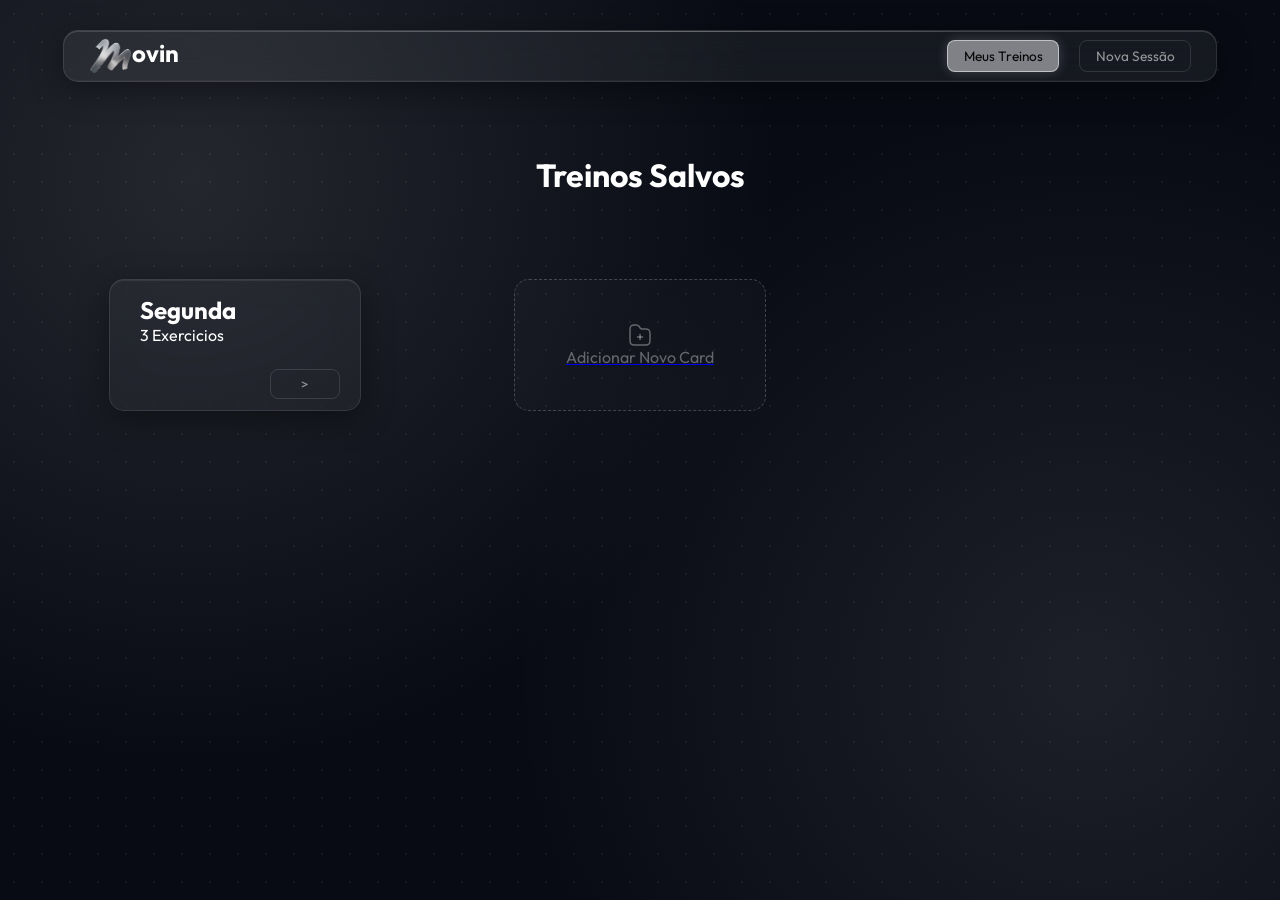
==== FrontEnd/index.html @ cd40dde0 "feat(frontend): adiciona estrutura base e páginas iniciais" ====
<!doctype html>
<html lang="PT-BR">
    <head>
        <meta charset="UTF-8" />
        <meta name="viewport" content="width=device-width, initial-scale=1.0" />
        <link rel="stylesheet" href="style/index.css" />
        <link rel="stylesheet" href="style/navbar.css" />
        <link rel="stylesheet" href="style/cards.css" />
        <link rel="stylesheet" href="style/dialog.css" />
        <title>Movin</title>
    </head>
    <body>
        <!--nav bar-->
        <nav>
            <div class="nav">
                <div class="container_nav">
                    <div class="logo">
                        <img src="Img/logo movin.png" />
                        <h1>ovin</h1>
                    </div>

                    <div class="link">
                        <a class="button active" href="index.html"
                            >Meus Treinos</a
                        >
                        <a class="button" href="src/NovoTreino.html">Nova Sessão</a>
                    </div>
                </div>
            </div>
        </nav>

        <header>
            <h1>Treinos Salvos</h1>
            <section>
                <div class="card">
                    <div class="container_card">
                        <div class="text_card">
                            <h2>Segunda</h2>
                            <p>3 Exercicios</p>
                        </div>
                        <div class="button_card">
                            <button>></button>
                        </div>
                    </div>
                </div>
                <a href="src/NovoTreino.html">
                <div class="cardAdd">
                    <div class="container_add">
                        <svg
                            xmlns="http://www.w3.org/2000/svg"
                            width="24"
                            height="24"
                            viewBox="0 0 24 24"
                            fill="none"
                        >
                            <path
                                d="M12.0601 16.5V11.5"
                                stroke="currentColor"
                                stroke-width="1.5"
                                stroke-miterlimit="10"
                                stroke-linecap="round"
                                stroke-linejoin="round"
                            />
                            <path
                                d="M14.5 14H9.5"
                                stroke="currentColor"
                                stroke-width="1.5"
                                stroke-miterlimit="10"
                                stroke-linecap="round"
                                stroke-linejoin="round"
                            />
                            <path
                                d="M22 11V17C22 21 21 22 17 22H7C3 22 2 21 2 17V7C2 3 3 2 7 2H8.5C10 2 10.33 2.44 10.9 3.2L12.4 5.2C12.78 5.7 13 6 14 6H17C21 6 22 7 22 11Z"
                                stroke="currentColor"
                                stroke-width="1.5"
                                stroke-miterlimit="10"
                            />
                        </svg>
                        <p>Adicionar Novo Card</p>
                    </div>
                </div>
                </a>
            </section>
        </header>



        <div class="dialog-overlay" id="dialogOverlay">
            <div class="dialog" id="dialog">
                <div class="dialog-header">
                    <h2 id="dialogTitle">Segunda Feira</h2>
                    <div class="dialog-header-actions">
                        <button class="dialog-btn-edit" id="dialogBtnEdit">Editar</button>
                        <button class="dialog-btn-close" id="dialogClose">✕</button>
                    </div>
                </div>
                <div class="dialog-body">
                    <div class="exercise-table">
                        <div class="exercise-table-header">
                            <span>Nome do Exercício</span>
                            <span>Séries</span>
                            <span>Repetições</span>
                            <span>Kg</span>
                            <span></span>
                        </div>

                        <div class="exercise-row">
                            <div class="cell-name">
                                <span class="field-view exercise-name">Press Inclinado</span>
                                <input type="text" class="field-edit exercise-input" value="Press Inclinado" />
                            </div>
                            <div class="cell-val">
                                <span class="field-view exercise-val">3</span>
                                <input type="number" class="field-edit exercise-input exercise-input--small" value="3" min="1" />
                            </div>
                            <div class="cell-val">
                                <span class="field-view exercise-val">10</span>
                                <input type="number" class="field-edit exercise-input exercise-input--small" value="10" min="1" />
                            </div>
                            <input type="number" class="exercise-kg" value="60" min="0" />
                            <div class="exercise-row-actions">
                                <div class="actions-view">
                                    <button class="btn-x">✕</button>
                                    <button class="btn-check">✓</button>
                                </div>
                                <div class="actions-edit">
                                    <button class="btn-delete-exercise">Excluir</button>
                                </div>
                            </div>
                        </div>

                        <div class="exercise-row">
                            <div class="cell-name">
                                <span class="field-view exercise-name">Rosca Direta</span>
                                <input type="text" class="field-edit exercise-input" value="Rosca Direta" />
                            </div>
                            <div class="cell-val">
                                <span class="field-view exercise-val">3</span>
                                <input type="number" class="field-edit exercise-input exercise-input--small" value="3" min="1" />
                            </div>
                            <div class="cell-val">
                                <span class="field-view exercise-val">10</span>
                                <input type="number" class="field-edit exercise-input exercise-input--small" value="10" min="1" />
                            </div>
                            <input type="number" class="exercise-kg" value="60" min="0" />
                            <div class="exercise-row-actions">
                                <div class="actions-view">
                                    <button class="btn-x">✕</button>
                                    <button class="btn-check">✓</button>
                                </div>
                                <div class="actions-edit">
                                    <button class="btn-delete-exercise">Excluir</button>
                                </div>
                            </div>
                        </div>

                        <div class="exercise-row">
                            <div class="cell-name">
                                <span class="field-view exercise-name">Puxada Frontal</span>
                                <input type="text" class="field-edit exercise-input" value="Puxada Frontal" />
                            </div>
                            <div class="cell-val">
                                <span class="field-view exercise-val">3</span>
                                <input type="number" class="field-edit exercise-input exercise-input--small" value="3" min="1" />
                            </div>
                            <div class="cell-val">
                                <span class="field-view exercise-val">12</span>
                                <input type="number" class="field-edit exercise-input exercise-input--small" value="12" min="1" />
                            </div>
                            <input type="number" class="exercise-kg" value="55" min="0" />
                            <div class="exercise-row-actions">
                                <div class="actions-view">
                                    <button class="btn-x">✕</button>
                                    <button class="btn-check">✓</button>
                                </div>
                                <div class="actions-edit">
                                    <button class="btn-delete-exercise">Excluir</button>
                                </div>
                            </div>
                        </div>

                        <button class="btn-add-exercise" id="btnAddExercise">+ Adicionar Exercício</button>
                    </div>
                </div>
            </div>
        </div>

        <script src="Js/dialog.js"></script>
    </body>
</html>
---- FrontEnd/style/index.css ----
@import url('https://fonts.googleapis.com/css2?family=Outfit:wght@100..900&display=swap');

* {
    padding: 0;
    margin: 0;
    font-family: 'Outfit', sans-serif;

}
html {
    background-color: #080b14;
}

body {
    margin: 0;
    min-height: 100vh;
    background-color: #080b14;
    background-image:
        radial-gradient(circle at 15% 20%, rgba(241, 240, 238, 0.12) 0%, transparent 45%),
        radial-gradient(circle at 85% 75%, rgba(215, 214, 218, 0.1) 0%, transparent 45%),
        radial-gradient(circle, rgba(255, 255, 255, 0.055) 1px, transparent 1px);
    background-size: 100% 100%, 100% 100%, 28px 28px;
}

header{
    width:100%;
    height: 83.5vh;
  display:flex;
  justify-content: center;
  align-items: center;
    padding-top:100px;
    flex-direction:column;
}

header section{ 
display: grid;
grid-template-columns: repeat(3, 1fr);
grid-template-rows: repeat(2, 1fr);
grid-column-gap: 0px;
grid-row-gap: 0px;
width:95%;
height: 80%;
align-items: center;
    justify-items: center;
}
---- FrontEnd/style/navbar.css ----
nav {
    display: flex;
    justify-content: center;
    width: 100%;

    padding: 0px;
    position: fixed;
    margin-top: 30px;
}
.nav {
    background: rgba(255, 255, 255, 0.06);
    backdrop-filter: blur(14px);
    -webkit-backdrop-filter: blur(14px);
    border: 1px solid rgba(255, 255, 255, 0.10);
    box-shadow:
        0 8px 32px rgba(0, 0, 0, 0.4),
        inset 0 1px 0 rgba(255, 255, 255, 0.14),
        inset 0 -1px 0 rgba(255, 255, 255, 0.04);
    width: 90%;
    height: 50px;
    align-items: center;
    display: flex;
    border-radius: 15px;
    position: relative;
}

.nav::before {
    content: '';
    position: absolute;
    top: 0;
    left: 10%;
    right: 10%;
    height: 1px;
    background: linear-gradient(
        90deg,
        transparent,
        rgba(255, 255, 255, 0.25),
        transparent
    );
    border-radius: 50%;
}

nav .container_nav {
    width: 100%;
    display: flex;

    align-items: center;
    justify-content: space-between;
    margin: 10px;
    margin-left: 25px;
    margin-right: 25px;
}
nav .container_nav .logo {
    height: 100%;
    display: flex;
}
nav .container_nav .logo h1 {
    color: white;
}

nav .container_nav .logo img {
    width: 43px;
}

nav .container_nav .link {
    text-align: center;
    height: 100%;
    display: flex;
    gap: 20px;
}
nav .container_nav .link a{
    text-decoration: none;
    color:white;
}

nav .container_nav .link a.button {
    width: 110px;
    height: 30px;
    display: flex;
    border-radius: 8px;
    border: 1px solid rgba(255, 255, 255, 0.12);
    justify-content: center;
    align-items: center;
    background: transparent;
    color: rgba(255, 255, 255, 0.55);
    font-size: 0.85rem;
    transition: border-color 0.2s ease, color 0.2s ease, background 0.2s ease;
}

nav .container_nav .link a.button:hover {
    border-color: rgba(247, 247, 248, 0.5);
    color: rgba(0, 0, 0, 0.9);
    background: rgba(255, 254, 254, 0.904);
    font-weight: bold;
}

nav .container_nav .link a.active:hover {
    border-color: rgba(247, 247, 248, 0.5);
    color: rgba(255, 255, 255, 0.9);
    background: rgba(216, 216, 219, 0.274);
}

nav .container_nav .link a.active {
    border-color: rgba(236, 236, 241, 0.6);
    background: rgba(246, 246, 248, 0.473);
    color: rgba(0, 0, 0, 0.95);
    box-shadow: 0 0 12px rgba(245, 242, 242, 0.2);
}
---- FrontEnd/style/cards.css ----
header h1 {
    color: white;
}
header section div.card {
    width: 250px;
    height: 130px;
    border-radius: 15px;
    background: rgba(255, 255, 255, 0.04);
    backdrop-filter: blur(14px);
    -webkit-backdrop-filter: blur(14px);
    border: 1px solid rgba(255, 255, 255, 0.1);
    box-shadow:
        0 8px 32px rgba(0, 0, 0, 0.4),
        inset 0 1px 0 rgba(255, 255, 255, 0.08);
    transition:
        transform 0.25s ease,
        box-shadow 0.25s ease,
        border-color 0.25s ease;
    cursor: pointer;
}

header section div.card:hover {
    transform: translateY(-4px);
    border-color: rgba(248, 248, 250, 0.575);
    box-shadow:
        0 16px 48px rgba(0, 0, 0, 0.5),
        0 0 0 1px rgba(99, 102, 241, 0.25),
        inset 0 1px 0 rgba(255, 255, 255, 0.12);
}
header section div.cardAdd {
    width: 250px;
    height: 130px;
    border-radius: 15px;
    border: 1.5px dashed rgba(255, 255, 255, 0.2);
    background: rgba(255, 255, 255, 0.02);
    color: rgba(255, 255, 255, 0.35);
    transition:
        border-color 0.25s ease,
        color 0.25s ease,
        background 0.25s ease;
    cursor: pointer;
    transition:
        border-color 0.2s ease,
        color 0.2s ease,
        background 0.2s ease;
}

.cardAdd:hover {
    border-color: rgba(250, 250, 250, 0.6);
    color: rgba(255, 255, 255, 0.8);
    background: rgba(182, 182, 184, 0.06);
    transition:
        border-color 0.2s ease,
        color 0.2s ease,
        background 0.2s ease;
}

header section div.cardAdd div.container_add {
    width: 100%;
    height: 100%;
    display: flex;
    flex-direction: column;
    justify-content: center;
    align-items: center;
}
header section div.cardAdd div.container_add p {
    text-decoration: none;
    font-style: normal;
}
section div.card div.container_card {
    width: 80%;
    height: 80%;
    display: flex;
    flex-direction: column;
    justify-content: space-between;
    margin-top: 15px;
    margin-left: 30px;
    color: white;
}
section div.card div.container_card div.button_card {
    width: 100%;
    display: flex;
    justify-content: end;
}
section div.card div.container_card div.button_card button {
    width: 70px;
    height: 30px;
    display: flex;
    border-radius: 8px;
    border: 1px solid rgba(255, 255, 255, 0.12);
    justify-content: center;
    align-items: center;
    background: transparent;
    color: rgba(255, 255, 255, 0.55);
    font-size: 0.85rem;
    transition:
        border-color 0.2s ease,
        color 0.2s ease,
        background 0.2s ease;
}

section div.card div.container_card div.button_card button:hover {
    border: 1px solid rgba(255, 255, 255, 0.12);
    justify-content: center;
    align-items: center;
    background: rgba(255, 255, 255, 0.911);
    color: rgba(0, 0, 0, 0.651);
    font-size: 0.85rem;
    transition:
        border-color 0.2s ease,
        color 0.2s ease,
        background 0.2s ease;
}
---- FrontEnd/style/dialog.css ----
/* ── Overlay ──────────────────────────────────────── */
.dialog-overlay {
    display: none;
    position: fixed;
    inset: 0;
    background: rgba(0, 0, 0, 0.55);
    backdrop-filter: blur(6px);
    -webkit-backdrop-filter: blur(6px);
    z-index: 1000;
    justify-content: center;
    align-items: center;
}
.dialog-overlay.active { display: flex; }

/* ── Dialog ───────────────────────────────────────── */
.dialog {
    width: 680px;
    max-width: 92vw;
    background: rgba(10, 13, 24, 0.90);
    backdrop-filter: blur(24px);
    -webkit-backdrop-filter: blur(24px);
    border: 1px solid rgba(255, 255, 255, 0.09);
    border-radius: 20px;
    box-shadow:
        0 32px 80px rgba(0, 0, 0, 0.65),
        inset 0 1px 0 rgba(255, 255, 255, 0.07);
    animation: dialogIn 0.18s ease;
}

@keyframes dialogIn {
    from { opacity: 0; transform: scale(0.96) translateY(10px); }
    to   { opacity: 1; transform: scale(1)    translateY(0);    }
}

/* ── Header ───────────────────────────────────────── */
.dialog-header {
    display: flex;
    justify-content: space-between;
    align-items: center;
    padding: 22px 26px 16px;
    border-bottom: 1px solid rgba(255, 255, 255, 0.06);
}
.dialog-header h2 {
    color: rgba(255, 255, 255, 0.92);
    font-size: 1.15rem;
    font-weight: 600;
    margin: 0;
}
.dialog-header-actions {
    display: flex;
    gap: 8px;
    align-items: center;
}

.dialog-btn-edit {
    padding: 5px 14px;
    height: 30px;
    border-radius: 8px;
    border: 1px solid rgba(255, 255, 255, 0.10);
    background: transparent;
    color: rgba(255, 255, 255, 0.50);
    font-size: 0.80rem;
    cursor: pointer;
    transition: all 0.2s ease;
    font-family: 'Outfit', sans-serif;
}
.dialog-btn-edit:hover {
    border-color: rgba(99, 102, 241, 0.45);
    background: rgba(99, 102, 241, 0.08);
    color: rgba(255, 255, 255, 0.85);
}
/* Edit button in "Salvar" state */
.dialog-btn-edit.saving {
    border-color: rgba(99, 102, 241, 0.50);
    background: rgba(99, 102, 241, 0.14);
    color: rgba(255, 255, 255, 0.90);
}

.dialog-btn-nav,
.dialog-btn-close {
    width: 30px;
    height: 30px;
    border-radius: 8px;
    border: 1px solid rgba(255, 255, 255, 0.09);
    background: transparent;
    color: rgba(255, 255, 255, 0.40);
    cursor: pointer;
    font-size: 1rem;
    display: flex;
    align-items: center;
    justify-content: center;
    transition: all 0.2s ease;
    font-family: 'Outfit', sans-serif;
}
.dialog-btn-nav:hover {
    background: rgba(255, 255, 255, 0.05);
    color: rgba(255, 255, 255, 0.80);
}
.dialog-btn-close:hover {
    border-color: rgba(239, 68, 68, 0.35);
    background: rgba(239, 68, 68, 0.09);
    color: rgba(239, 68, 68, 0.85);
}

/* ── Body / Table ─────────────────────────────────── */
.dialog-body { padding: 18px 26px 26px; }

.exercise-table-header,
.exercise-row {
    display: grid;
    grid-template-columns: 1fr 64px 90px 72px 130px;
    align-items: center;
}

.exercise-table-header {
    padding: 0 10px 10px;
    color: rgba(255, 255, 255, 0.28);
    font-size: 0.70rem;
    font-weight: 500;
    letter-spacing: 0.06em;
    text-transform: uppercase;
    border-bottom: 1px solid rgba(255, 255, 255, 0.05);
    margin-bottom: 6px;
}

.exercise-row {
    padding: 10px 10px;
    border-radius: 10px;
    border: 1px solid transparent;
    transition: background 0.15s ease, border-color 0.15s ease;
}
.exercise-row:hover {
    background: rgba(255, 255, 255, 0.03);
    border-color: rgba(255, 255, 255, 0.05);
}

/* ── Cells ────────────────────────────────────────── */
.cell-name,
.cell-val {
    display: flex;
    align-items: center;
}
.cell-val { justify-content: center; }

.exercise-name {
    color: rgba(255, 255, 255, 0.82);
    font-size: 0.88rem;
    font-weight: 500;
}
.exercise-val {
    color: rgba(255, 255, 255, 0.45);
    font-size: 0.86rem;
    text-align: center;
}

/* ── Edit-mode inputs ─────────────────────────────── */
.field-edit { display: none; }

.exercise-input {
    width: 100%;
    background: rgba(255, 255, 255, 0.05);
    border: 1px solid rgba(255, 255, 255, 0.10);
    border-radius: 6px;
    color: rgba(255, 255, 255, 0.85);
    padding: 4px 8px;
    font-size: 0.86rem;
    font-family: 'Outfit', sans-serif;
    outline: none;
    transition: border-color 0.2s ease, background 0.2s ease;
}
.exercise-input--small {
    width: 48px;
    text-align: center;
    padding: 4px;
    -moz-appearance: textfield;
}
.exercise-input--small::-webkit-inner-spin-button,
.exercise-input--small::-webkit-outer-spin-button { -webkit-appearance: none; margin: 0; }
.exercise-input:focus {
    border-color: rgba(99, 102, 241, 0.50);
    background: rgba(99, 102, 241, 0.06);
}

/* ── Kg input (always visible) ────────────────────── */
.exercise-kg {
    width: 54px;
    background: rgba(255, 255, 255, 0.05);
    border: 1px solid rgba(255, 255, 255, 0.09);
    border-radius: 7px;
    color: rgba(255, 255, 255, 0.80);
    text-align: center;
    padding: 5px 6px;
    font-size: 0.86rem;
    font-family: 'Outfit', sans-serif;
    outline: none;
    transition: border-color 0.2s ease, background 0.2s ease;
    -moz-appearance: textfield;
}
.exercise-kg::-webkit-inner-spin-button,
.exercise-kg::-webkit-outer-spin-button { -webkit-appearance: none; margin: 0; }
.exercise-kg:focus {
    border-color: rgba(99, 102, 241, 0.50);
    background: rgba(99, 102, 241, 0.06);
}

/* ── Row actions ──────────────────────────────────── */
.exercise-row-actions {
    display: flex;
    justify-content: flex-end;
}
.actions-view {
    display: flex;
    gap: 7px;
}
.actions-edit { display: none; }

/* ── ✕ button ─────────────────────────────────────── */
.btn-x {
    width: 30px;
    height: 30px;
    border-radius: 7px;
    border: 1px solid rgba(239, 68, 68, 0.18);
    background: rgba(239, 68, 68, 0.04);
    color: rgba(239, 68, 68, 0.30);
    cursor: pointer;
    font-size: 0.80rem;
    display: flex;
    align-items: center;
    justify-content: center;
    transition: all 0.2s ease;
    font-family: 'Outfit', sans-serif;
}
.btn-x:hover,
.btn-x.active {
    border-color: rgba(239, 68, 68, 0.55);
    background: rgba(239, 68, 68, 0.13);
    color: rgba(239, 68, 68, 0.92);
}

/* ── ✓ button ─────────────────────────────────────── */
.btn-check {
    width: 30px;
    height: 30px;
    border-radius: 7px;
    border: 1px solid rgba(34, 197, 94, 0.18);
    background: rgba(34, 197, 94, 0.04);
    color: rgba(34, 197, 94, 0.30);
    cursor: pointer;
    font-size: 0.80rem;
    display: flex;
    align-items: center;
    justify-content: center;
    transition: all 0.2s ease;
    font-family: 'Outfit', sans-serif;
}
.btn-check:hover,
.btn-check.active {
    border-color: rgba(34, 197, 94, 0.50);
    background: rgba(34, 197, 94, 0.12);
    color: rgba(34, 197, 94, 0.92);
}

/* ── Excluir button ───────────────────────────────── */
.btn-delete-exercise {
    padding: 0 12px;
    height: 30px;
    border-radius: 7px;
    border: 1px solid rgba(255, 255, 255, 0.07);
    background: transparent;
    color: rgba(255, 255, 255, 0.28);
    font-size: 0.76rem;
    cursor: pointer;
    transition: all 0.2s ease;
    font-family: 'Outfit', sans-serif;
    white-space: nowrap;
}
.btn-delete-exercise:hover {
    border-color: rgba(239, 68, 68, 0.40);
    background: rgba(239, 68, 68, 0.08);
    color: rgba(239, 68, 68, 0.80);
}

/* ── Add exercise button ──────────────────────────── */
.btn-add-exercise {
    display: none;
    width: 100%;
    margin-top: 8px;
    padding: 10px;
    background: transparent;
    border: 1px dashed rgba(255, 255, 255, 0.10);
    border-radius: 10px;
    color: rgba(255, 255, 255, 0.30);
    font-size: 0.84rem;
    font-family: 'Outfit', sans-serif;
    cursor: pointer;
    transition: all 0.2s ease;
    text-align: center;
}
.btn-add-exercise:hover {
    border-color: rgba(99, 102, 241, 0.40);
    background: rgba(99, 102, 241, 0.05);
    color: rgba(255, 255, 255, 0.65);
}

/* ── Edit mode overrides ──────────────────────────── */
.dialog.edit-mode .field-view   { display: none; }
.dialog.edit-mode .field-edit   { display: block; }
.dialog.edit-mode .cell-val .field-edit { display: flex; justify-content: center; }
.dialog.edit-mode .actions-view { display: none; }
.dialog.edit-mode .actions-edit { display: flex; }
.dialog.edit-mode .btn-add-exercise { display: block; }
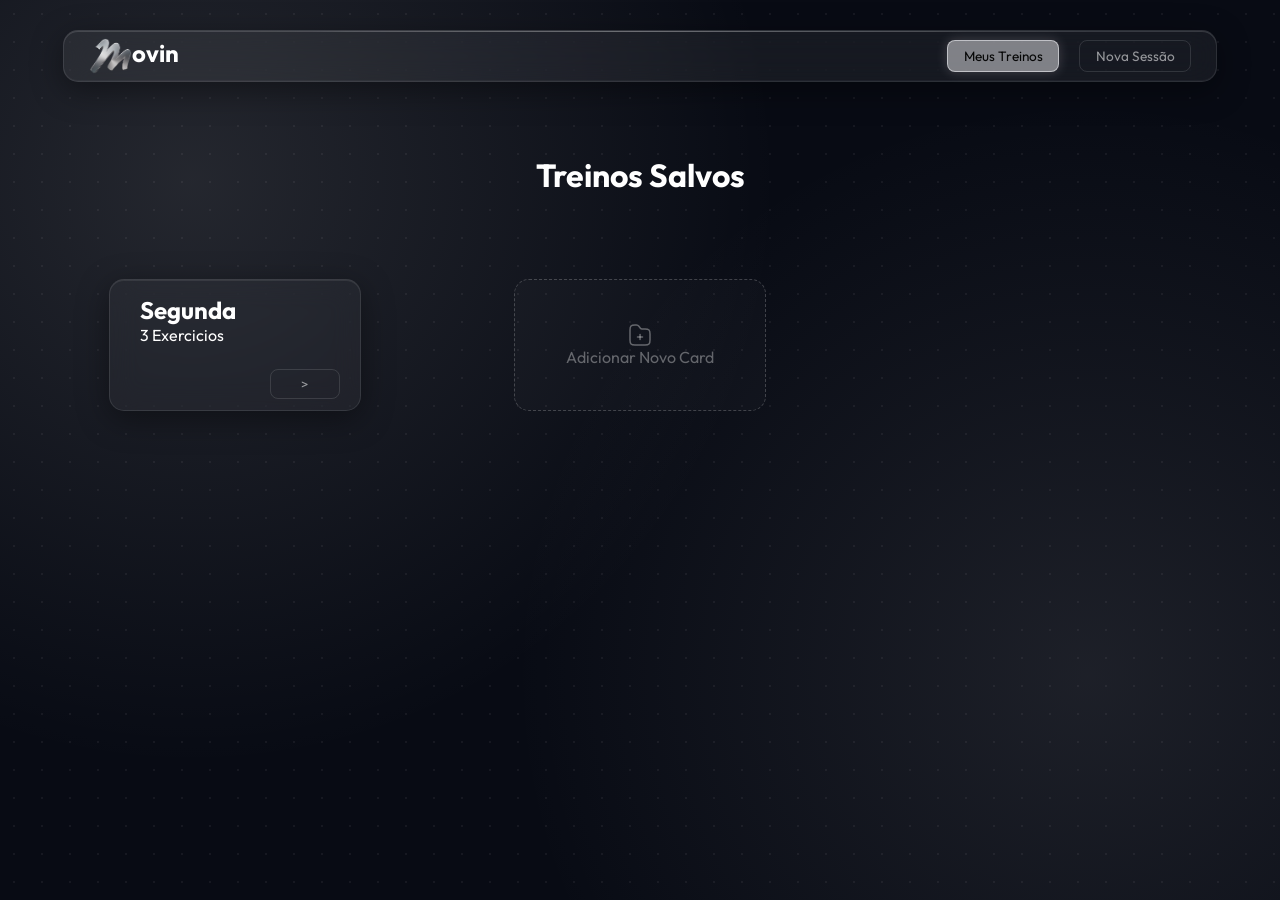
==== commit 2679b826: "feat: Realização da tela de Novo Treino e chamadas apis" ====
--- a/FrontEnd/index.html
+++ b/FrontEnd/index.html
@@ -43,9 +43,9 @@
                         </div>
                     </div>
                 </div>
-                <a href="src/NovoTreino.html">
-                <div class="cardAdd">
-                    <div class="container_add">
+               
+                    <a class="test"href="src/NovoTreino.html"><div class="cardAdd">
+                        <div class="container_add">
                         <svg
                             xmlns="http://www.w3.org/2000/svg"
                             width="24"
@@ -76,10 +76,10 @@
                                 stroke-miterlimit="10"
                             />
                         </svg>
-                        <p>Adicionar Novo Card</p>
+                            <p>Adicionar Novo Card</p>
+                        </div>
                     </div>
-                </div>
-                </a>
+                
             </section>
         </header>
 
@@ -90,8 +90,8 @@
                 <div class="dialog-header">
                     <h2 id="dialogTitle">Segunda Feira</h2>
                     <div class="dialog-header-actions">
-                        <button class="dialog-btn-edit" id="dialogBtnEdit">Editar</button>
-                        <button class="dialog-btn-close" id="dialogClose">✕</button>
+                        <button type="button" class="dialog-btn-edit" id="dialogBtnEdit">Editar</button>
+                        <button type="button" class="dialog-btn-close" id="dialogClose">✕</button>
                     </div>
                 </div>
                 <div class="dialog-body">
@@ -185,6 +185,7 @@
             </div>
         </div>
 
+        <script src="Js/api.js"></script>
         <script src="Js/dialog.js"></script>
     </body>
 </html>
--- a/FrontEnd/style/index.css
+++ b/FrontEnd/style/index.css
@@ -31,7 +31,7 @@
     flex-direction:column;
 }
 
-header section{ 
+header section{
 display: grid;
 grid-template-columns: repeat(3, 1fr);
 grid-template-rows: repeat(2, 1fr);
@@ -42,3 +42,28 @@
 align-items: center;
     justify-items: center;
 }
+
+/* ── Responsivo ─────────────────────────────────────── */
+@media (max-width: 900px) {
+    header section {
+        grid-template-columns: repeat(2, 1fr);
+        grid-template-rows: auto;
+        height: auto;
+        gap: 20px;
+        padding: 20px 0;
+    }
+    header {
+        height: auto;
+        padding-bottom: 40px;
+    }
+}
+
+@media (max-width: 560px) {
+    header section {
+        grid-template-columns: 1fr;
+        width: 90%;
+    }
+    header {
+        padding-top: 80px;
+    }
+}
--- a/FrontEnd/style/navbar.css
+++ b/FrontEnd/style/navbar.css
@@ -105,4 +105,30 @@
     background: rgba(246, 246, 248, 0.473);
     color: rgba(0, 0, 0, 0.95);
     box-shadow: 0 0 12px rgba(245, 242, 242, 0.2);
+}
+
+/* ── Responsivo ─────────────────────────────────────── */
+@media (max-width: 560px) {
+    nav {
+        margin-top: 16px;
+    }
+    .nav {
+        width: 94%;
+        height: 44px;
+    }
+    nav .container_nav {
+        margin-left: 14px;
+        margin-right: 14px;
+    }
+    nav .container_nav .logo img {
+        width: 34px;
+    }
+    nav .container_nav .link {
+        gap: 10px;
+    }
+    nav .container_nav .link a.button {
+        width: 84px;
+        font-size: 0.75rem;
+        height: 26px;
+    }
 }
--- a/FrontEnd/style/cards.css
+++ b/FrontEnd/style/cards.css
@@ -64,8 +64,12 @@
     align-items: center;
 }
 header section div.cardAdd div.container_add p {
+     text-decoration: none;
+    border-bottom: none;
+    box-shadow: none;
+}
+a.test{
     text-decoration: none;
-    font-style: normal;
 }
 section div.card div.container_card {
     width: 80%;
@@ -111,3 +115,21 @@
         color 0.2s ease,
         background 0.2s ease;
 }
+
+/* ── Responsivo ─────────────────────────────────────── */
+@media (max-width: 900px) {
+    header section div.card,
+    header section div.cardAdd {
+        width: 220px;
+        height: 120px;
+    }
+}
+
+@media (max-width: 560px) {
+    header section div.card,
+    header section div.cardAdd {
+        width: 100%;
+        max-width: 340px;
+        height: 110px;
+    }
+}
--- a/FrontEnd/style/dialog.css
+++ b/FrontEnd/style/dialog.css
@@ -1,4 +1,3 @@
-/* ── Overlay ──────────────────────────────────────── */
 .dialog-overlay {
     display: none;
     position: fixed;
@@ -12,19 +11,19 @@
 }
 .dialog-overlay.active { display: flex; }
 
-/* ── Dialog ───────────────────────────────────────── */
 .dialog {
     width: 680px;
     max-width: 92vw;
-    background: rgba(10, 13, 24, 0.90);
-    backdrop-filter: blur(24px);
-    -webkit-backdrop-filter: blur(24px);
-    border: 1px solid rgba(255, 255, 255, 0.09);
+   background: rgba(255, 255, 255, 0.06);
+    backdrop-filter: blur(19px);
+    -webkit-backdrop-filter: blur(19px);
+    border: 1px solid rgba(255, 255, 255, 0.10);
+    box-shadow:
+        0 8px 32px rgba(0, 0, 0, 0.4),
+        inset 0 1px 0 rgba(255, 255, 255, 0.14),
+        inset 0 -1px 0 rgba(255, 255, 255, 0.04);
+    animation: dialogIn 0.18s ease;
     border-radius: 20px;
-    box-shadow:
-        0 32px 80px rgba(0, 0, 0, 0.65),
-        inset 0 1px 0 rgba(255, 255, 255, 0.07);
-    animation: dialogIn 0.18s ease;
 }
 
 @keyframes dialogIn {
@@ -32,7 +31,6 @@
     to   { opacity: 1; transform: scale(1)    translateY(0);    }
 }
 
-/* ── Header ───────────────────────────────────────── */
 .dialog-header {
     display: flex;
     justify-content: space-between;
@@ -65,14 +63,13 @@
     font-family: 'Outfit', sans-serif;
 }
 .dialog-btn-edit:hover {
-    border-color: rgba(99, 102, 241, 0.45);
-    background: rgba(99, 102, 241, 0.08);
+    border-color: rgba(245, 245, 248, 0.45);
+    background: rgba(189, 189, 190, 0.08);
     color: rgba(255, 255, 255, 0.85);
 }
-/* Edit button in "Salvar" state */
 .dialog-btn-edit.saving {
-    border-color: rgba(99, 102, 241, 0.50);
-    background: rgba(99, 102, 241, 0.14);
+    border-color: rgba(207, 207, 211, 0.5);
+    background: rgba(200, 200, 202, 0.14);
     color: rgba(255, 255, 255, 0.90);
 }
 
@@ -102,7 +99,6 @@
     color: rgba(239, 68, 68, 0.85);
 }
 
-/* ── Body / Table ─────────────────────────────────── */
 .dialog-body { padding: 18px 26px 26px; }
 
 .exercise-table-header,
@@ -134,7 +130,6 @@
     border-color: rgba(255, 255, 255, 0.05);
 }
 
-/* ── Cells ────────────────────────────────────────── */
 .cell-name,
 .cell-val {
     display: flex;
@@ -153,7 +148,6 @@
     text-align: center;
 }
 
-/* ── Edit-mode inputs ─────────────────────────────── */
 .field-edit { display: none; }
 
 .exercise-input {
@@ -177,11 +171,10 @@
 .exercise-input--small::-webkit-inner-spin-button,
 .exercise-input--small::-webkit-outer-spin-button { -webkit-appearance: none; margin: 0; }
 .exercise-input:focus {
-    border-color: rgba(99, 102, 241, 0.50);
-    background: rgba(99, 102, 241, 0.06);
-}
-
-/* ── Kg input (always visible) ────────────────────── */
+    border-color: rgba(235, 235, 238, 0.5);
+    background: rgba(198, 198, 199, 0.06);
+}
+
 .exercise-kg {
     width: 54px;
     background: rgba(255, 255, 255, 0.05);
@@ -203,7 +196,6 @@
     background: rgba(99, 102, 241, 0.06);
 }
 
-/* ── Row actions ──────────────────────────────────── */
 .exercise-row-actions {
     display: flex;
     justify-content: flex-end;
@@ -214,7 +206,6 @@
 }
 .actions-edit { display: none; }
 
-/* ── ✕ button ─────────────────────────────────────── */
 .btn-x {
     width: 30px;
     height: 30px;
@@ -237,7 +228,6 @@
     color: rgba(239, 68, 68, 0.92);
 }
 
-/* ── ✓ button ─────────────────────────────────────── */
 .btn-check {
     width: 30px;
     height: 30px;
@@ -260,7 +250,6 @@
     color: rgba(34, 197, 94, 0.92);
 }
 
-/* ── Excluir button ───────────────────────────────── */
 .btn-delete-exercise {
     padding: 0 12px;
     height: 30px;
@@ -280,7 +269,6 @@
     color: rgba(239, 68, 68, 0.80);
 }
 
-/* ── Add exercise button ──────────────────────────── */
 .btn-add-exercise {
     display: none;
     width: 100%;
@@ -297,15 +285,75 @@
     text-align: center;
 }
 .btn-add-exercise:hover {
-    border-color: rgba(99, 102, 241, 0.40);
-    background: rgba(99, 102, 241, 0.05);
+    border-color: rgba(233, 234, 240, 0.4);
+    background: rgba(208, 208, 211, 0.05);
     color: rgba(255, 255, 255, 0.65);
 }
 
-/* ── Edit mode overrides ──────────────────────────── */
 .dialog.edit-mode .field-view   { display: none; }
 .dialog.edit-mode .field-edit   { display: block; }
 .dialog.edit-mode .cell-val .field-edit { display: flex; justify-content: center; }
 .dialog.edit-mode .actions-view { display: none; }
 .dialog.edit-mode .actions-edit { display: flex; }
 .dialog.edit-mode .btn-add-exercise { display: block; }
+
+/* ── Responsivo ─────────────────────────────────────── */
+@media (max-width: 700px) {
+    .dialog {
+        max-width: 96vw;
+        border-radius: 14px;
+    }
+    .dialog-header {
+        padding: 16px 16px 12px;
+    }
+    .dialog-body {
+        padding: 12px 16px 20px;
+    }
+    .exercise-table-header,
+    .exercise-row {
+        grid-template-columns: 1fr 44px 64px 58px 80px;
+    }
+    .exercise-table-header {
+        font-size: 0.62rem;
+        padding: 0 6px 8px;
+    }
+    .exercise-row {
+        padding: 9px 6px;
+    }
+    .exercise-kg {
+        width: 44px;
+    }
+    .exercise-input--small {
+        width: 36px;
+    }
+    .btn-x,
+    .btn-check,
+    .btn-delete-exercise,
+    .btn-status {
+        height: 26px;
+        font-size: 0.75rem;
+    }
+    .btn-delete-exercise {
+        padding: 0 7px;
+    }
+}
+
+@media (max-width: 440px) {
+    .dialog-header h2 {
+        font-size: 1rem;
+    }
+    .dialog-btn-edit {
+        padding: 4px 10px;
+        font-size: 0.75rem;
+    }
+    /* Em telas muito pequenas, esconde Séries e agrupa colunas */
+    .exercise-table-header,
+    .exercise-row {
+        grid-template-columns: 1fr 54px 58px 90px;
+    }
+    /* Esconde coluna Séries */
+    .exercise-table-header span:nth-child(2),
+    .exercise-row .cell-val:first-of-type {
+        display: none;
+    }
+}
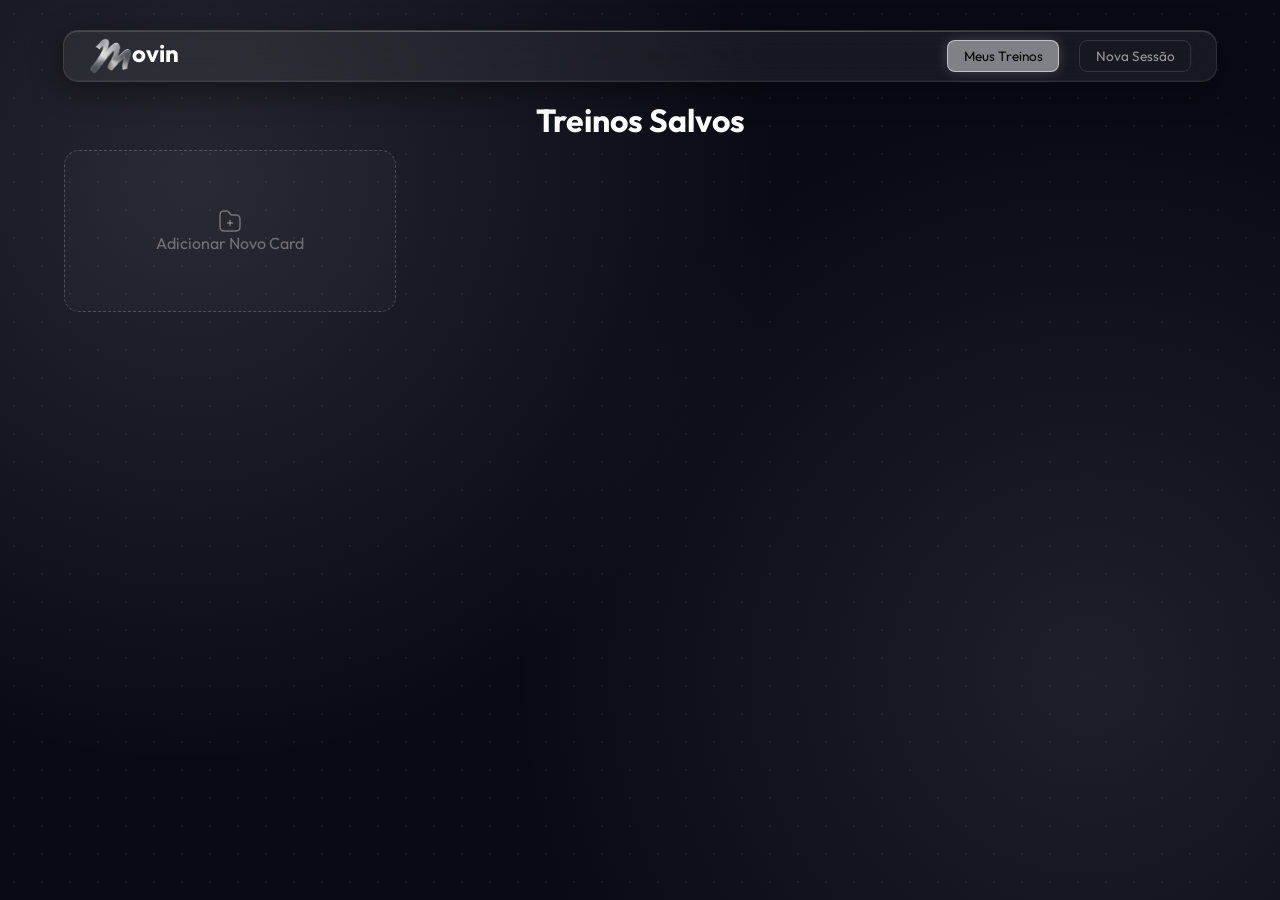
==== commit 8680fdbe: "Finalização do frontend para a entrega" ====
--- a/FrontEnd/index.html
+++ b/FrontEnd/index.html
@@ -32,54 +32,44 @@
         <header>
             <h1>Treinos Salvos</h1>
             <section>
-                <div class="card">
-                    <div class="container_card">
-                        <div class="text_card">
-                            <h2>Segunda</h2>
-                            <p>3 Exercicios</p>
+
+                    <a class="test" href="src/NovoTreino.html">
+                        <div class="cardAdd">
+                            <div class="container_add">
+                                <svg
+                                    xmlns="http://www.w3.org/2000/svg"
+                                    width="24"
+                                    height="24"
+                                    viewBox="0 0 24 24"
+                                    fill="none"
+                                >
+                                    <path
+                                        d="M12.0601 16.5V11.5"
+                                        stroke="currentColor"
+                                        stroke-width="1.5"
+                                        stroke-miterlimit="10"
+                                        stroke-linecap="round"
+                                        stroke-linejoin="round"
+                                    />
+                                    <path
+                                        d="M14.5 14H9.5"
+                                        stroke="currentColor"
+                                        stroke-width="1.5"
+                                        stroke-miterlimit="10"
+                                        stroke-linecap="round"
+                                        stroke-linejoin="round"
+                                    />
+                                    <path
+                                        d="M22 11V17C22 21 21 22 17 22H7C3 22 2 21 2 17V7C2 3 3 2 7 2H8.5C10 2 10.33 2.44 10.9 3.2L12.4 5.2C12.78 5.7 13 6 14 6H17C21 6 22 7 22 11Z"
+                                        stroke="currentColor"
+                                        stroke-width="1.5"
+                                        stroke-miterlimit="10"
+                                    />
+                                </svg>
+                                <p>Adicionar Novo Card</p>
+                            </div>
                         </div>
-                        <div class="button_card">
-                            <button>></button>
-                        </div>
-                    </div>
-                </div>
-               
-                    <a class="test"href="src/NovoTreino.html"><div class="cardAdd">
-                        <div class="container_add">
-                        <svg
-                            xmlns="http://www.w3.org/2000/svg"
-                            width="24"
-                            height="24"
-                            viewBox="0 0 24 24"
-                            fill="none"
-                        >
-                            <path
-                                d="M12.0601 16.5V11.5"
-                                stroke="currentColor"
-                                stroke-width="1.5"
-                                stroke-miterlimit="10"
-                                stroke-linecap="round"
-                                stroke-linejoin="round"
-                            />
-                            <path
-                                d="M14.5 14H9.5"
-                                stroke="currentColor"
-                                stroke-width="1.5"
-                                stroke-miterlimit="10"
-                                stroke-linecap="round"
-                                stroke-linejoin="round"
-                            />
-                            <path
-                                d="M22 11V17C22 21 21 22 17 22H7C3 22 2 21 2 17V7C2 3 3 2 7 2H8.5C10 2 10.33 2.44 10.9 3.2L12.4 5.2C12.78 5.7 13 6 14 6H17C21 6 22 7 22 11Z"
-                                stroke="currentColor"
-                                stroke-width="1.5"
-                                stroke-miterlimit="10"
-                            />
-                        </svg>
-                            <p>Adicionar Novo Card</p>
-                        </div>
-                    </div>
-                
+                    </a>
             </section>
         </header>
 
@@ -104,81 +94,6 @@
                             <span></span>
                         </div>
 
-                        <div class="exercise-row">
-                            <div class="cell-name">
-                                <span class="field-view exercise-name">Press Inclinado</span>
-                                <input type="text" class="field-edit exercise-input" value="Press Inclinado" />
-                            </div>
-                            <div class="cell-val">
-                                <span class="field-view exercise-val">3</span>
-                                <input type="number" class="field-edit exercise-input exercise-input--small" value="3" min="1" />
-                            </div>
-                            <div class="cell-val">
-                                <span class="field-view exercise-val">10</span>
-                                <input type="number" class="field-edit exercise-input exercise-input--small" value="10" min="1" />
-                            </div>
-                            <input type="number" class="exercise-kg" value="60" min="0" />
-                            <div class="exercise-row-actions">
-                                <div class="actions-view">
-                                    <button class="btn-x">✕</button>
-                                    <button class="btn-check">✓</button>
-                                </div>
-                                <div class="actions-edit">
-                                    <button class="btn-delete-exercise">Excluir</button>
-                                </div>
-                            </div>
-                        </div>
-
-                        <div class="exercise-row">
-                            <div class="cell-name">
-                                <span class="field-view exercise-name">Rosca Direta</span>
-                                <input type="text" class="field-edit exercise-input" value="Rosca Direta" />
-                            </div>
-                            <div class="cell-val">
-                                <span class="field-view exercise-val">3</span>
-                                <input type="number" class="field-edit exercise-input exercise-input--small" value="3" min="1" />
-                            </div>
-                            <div class="cell-val">
-                                <span class="field-view exercise-val">10</span>
-                                <input type="number" class="field-edit exercise-input exercise-input--small" value="10" min="1" />
-                            </div>
-                            <input type="number" class="exercise-kg" value="60" min="0" />
-                            <div class="exercise-row-actions">
-                                <div class="actions-view">
-                                    <button class="btn-x">✕</button>
-                                    <button class="btn-check">✓</button>
-                                </div>
-                                <div class="actions-edit">
-                                    <button class="btn-delete-exercise">Excluir</button>
-                                </div>
-                            </div>
-                        </div>
-
-                        <div class="exercise-row">
-                            <div class="cell-name">
-                                <span class="field-view exercise-name">Puxada Frontal</span>
-                                <input type="text" class="field-edit exercise-input" value="Puxada Frontal" />
-                            </div>
-                            <div class="cell-val">
-                                <span class="field-view exercise-val">3</span>
-                                <input type="number" class="field-edit exercise-input exercise-input--small" value="3" min="1" />
-                            </div>
-                            <div class="cell-val">
-                                <span class="field-view exercise-val">12</span>
-                                <input type="number" class="field-edit exercise-input exercise-input--small" value="12" min="1" />
-                            </div>
-                            <input type="number" class="exercise-kg" value="55" min="0" />
-                            <div class="exercise-row-actions">
-                                <div class="actions-view">
-                                    <button class="btn-x">✕</button>
-                                    <button class="btn-check">✓</button>
-                                </div>
-                                <div class="actions-edit">
-                                    <button class="btn-delete-exercise">Excluir</button>
-                                </div>
-                            </div>
-                        </div>
-
                         <button class="btn-add-exercise" id="btnAddExercise">+ Adicionar Exercício</button>
                     </div>
                 </div>
@@ -186,6 +101,7 @@
         </div>
 
         <script src="Js/api.js"></script>
+        <script src="Js/Cards.js"></script>
         <script src="Js/dialog.js"></script>
     </body>
 </html>
--- a/FrontEnd/style/index.css
+++ b/FrontEnd/style/index.css
@@ -23,40 +23,39 @@
 
 header{
     width:100%;
-    height: 83.5vh;
+    height: 100%;
   display:flex;
   justify-content: center;
   align-items: center;
     padding-top:100px;
     flex-direction:column;
+    padding-bottom: 30px;
 }
 
-header section{
-display: grid;
-grid-template-columns: repeat(3, 1fr);
-grid-template-rows: repeat(2, 1fr);
-grid-column-gap: 0px;
-grid-row-gap: 0px;
-width:95%;
-height: 80%;
-align-items: center;
+header section {
+    display: grid;
+    grid-template-columns: repeat(3, 1fr);
+    grid-template-rows: auto;
+    width: 95%;
+    height: auto;
+    margin-top: 10px;
+    gap: 15px;
     justify-items: center;
 }
 
-/* ── Responsivo ─────────────────────────────────────── */
 @media (max-width: 900px) {
-    header section {
-        grid-template-columns: repeat(2, 1fr);
-        grid-template-rows: auto;
-        height: auto;
-        gap: 20px;
-        padding: 20px 0;
-    }
     header {
         height: auto;
         padding-bottom: 40px;
     }
 }
+
+@media (max-width: 860px) {
+    header section {
+        grid-template-columns: repeat(2, 1fr);
+        width: 90%;
+    }
+    }
 
 @media (max-width: 560px) {
     header section {
--- a/FrontEnd/style/navbar.css
+++ b/FrontEnd/style/navbar.css
@@ -2,7 +2,7 @@
     display: flex;
     justify-content: center;
     width: 100%;
-
+    z-index: 100;
     padding: 0px;
     position: fixed;
     margin-top: 30px;
@@ -21,7 +21,8 @@
     align-items: center;
     display: flex;
     border-radius: 15px;
-    position: relative;
+    position: fixed;
+    z-index: 100;
 }
 
 .nav::before {
--- a/FrontEnd/style/cards.css
+++ b/FrontEnd/style/cards.css
@@ -2,8 +2,9 @@
     color: white;
 }
 header section div.card {
-    width: 250px;
-    height: 130px;
+    width: 300px;
+    height: auto;
+    padding: 15px;
     border-radius: 15px;
     background: rgba(255, 255, 255, 0.04);
     backdrop-filter: blur(14px);
@@ -17,6 +18,9 @@
         box-shadow 0.25s ease,
         border-color 0.25s ease;
     cursor: pointer;
+    text-overflow: ellipsis;
+
+      overflow: hidden;
 }
 
 header section div.card:hover {
@@ -28,7 +32,8 @@
         inset 0 1px 0 rgba(255, 255, 255, 0.12);
 }
 header section div.cardAdd {
-    width: 250px;
+    width: 300px;
+    padding: 15px;
     height: 130px;
     border-radius: 15px;
     border: 1.5px dashed rgba(255, 255, 255, 0.2);
@@ -64,11 +69,11 @@
     align-items: center;
 }
 header section div.cardAdd div.container_add p {
-     text-decoration: none;
+    text-decoration: none;
     border-bottom: none;
     box-shadow: none;
 }
-a.test{
+a.test {
     text-decoration: none;
 }
 section div.card div.container_card {
@@ -80,6 +85,8 @@
     margin-top: 15px;
     margin-left: 30px;
     color: white;
+
+
 }
 section div.card div.container_card div.button_card {
     width: 100%;
@@ -116,7 +123,45 @@
         background 0.2s ease;
 }
 
-/* ── Responsivo ─────────────────────────────────────── */
+.card-skeleton {
+    pointer-events: none;
+    overflow: hidden;
+    position: relative;
+}
+.card-skeleton::after {
+    content: '';
+    position: absolute;
+    inset: 0;
+    background: linear-gradient(
+        90deg,
+        transparent 0%,
+        rgba(255, 255, 255, 0.05) 50%,
+        transparent 100%
+    );
+    background-size: 200% 100%;
+    animation: shimmer 1.4s infinite;
+}
+@keyframes shimmer {
+    0%   { background-position: -200% 0; }
+    100% { background-position:  200% 0; }
+}
+.skeleton-line {
+    background: rgba(255, 255, 255, 0.09);
+    border-radius: 6px;
+    margin-bottom: 10px;
+}
+.skeleton-title { width: 55%; height: 20px; }
+.skeleton-sub   { width: 38%; height: 14px; }
+.skeleton-btn   { width: 70px; height: 30px; margin-top: 20px; margin-left: auto; }
+
+@media (max-width: 1069px) {
+    header section div.card,
+    header section div.cardAdd {
+        width: 250px;
+        height: 120px;
+    }
+}
+
 @media (max-width: 900px) {
     header section div.card,
     header section div.cardAdd {
--- a/FrontEnd/style/dialog.css
+++ b/FrontEnd/style/dialog.css
@@ -269,6 +269,31 @@
     color: rgba(239, 68, 68, 0.80);
 }
 
+.dialog-loading {
+    text-align: center;
+    padding: 28px 0;
+    color: rgba(255, 255, 255, 0.30);
+    font-size: 0.84rem;
+    letter-spacing: 0.06em;
+    display: flex;
+    align-items: center;
+    justify-content: center;
+    gap: 8px;
+}
+.dialog-loading::before {
+    content: '';
+    width: 16px;
+    height: 16px;
+    border: 2px solid rgba(255, 255, 255, 0.12);
+    border-top-color: rgba(255, 255, 255, 0.55);
+    border-radius: 50%;
+    animation: spin 0.7s linear infinite;
+    flex-shrink: 0;
+}
+@keyframes spin {
+    to { transform: rotate(360deg); }
+}
+
 .btn-add-exercise {
     display: none;
     width: 100%;
